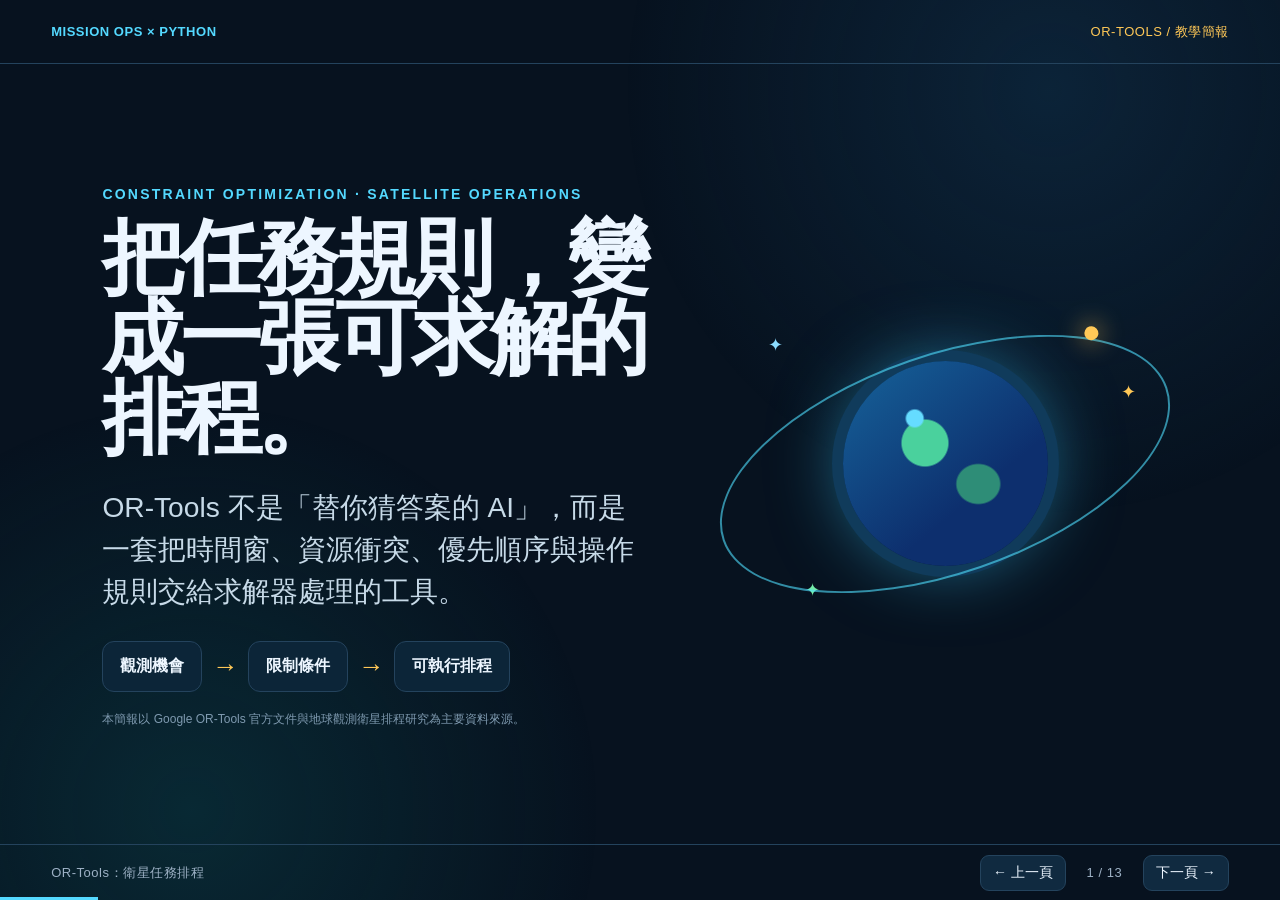
==== OR-Tools_衛星任務排程_教學簡報.html @ 5f690a11 "feat: add OR-Tools satellite scheduling teaching deck 12-slide single-file HTML deck (cover + 12) on" ====
<!doctype html>
<html lang="zh-Hant">
<head>
<meta charset="utf-8">
<meta name="viewport" content="width=device-width,initial-scale=1">
<title>OR-Tools：衛星任務排程教學</title>
<style>
  :root{--bg:#07121f;--panel:#0d2033;--panel2:#102a42;--ink:#edf6ff;--muted:#9db1c5;--cyan:#54d9ff;--amber:#ffc857;--red:#ff7b72;--green:#68e0a0;--line:#24435d;--shadow:0 24px 80px #0007}
  *{box-sizing:border-box} html,body{margin:0;background:var(--bg);color:var(--ink);font-family:"Aptos","Noto Sans TC","Microsoft JhengHei",sans-serif;overflow:hidden}
  body:before{content:"";position:fixed;inset:0;background:radial-gradient(circle at 82% 10%,#16466b55,transparent 32%),radial-gradient(circle at 15% 90%,#0d5c6250,transparent 30%);pointer-events:none}
  .deck{height:100vh;display:grid;grid-template-rows:64px 1fr 56px;position:relative}
  header,footer{display:flex;align-items:center;justify-content:space-between;padding:0 4vw;border-bottom:1px solid var(--line);font-size:13px;color:var(--muted);letter-spacing:.04em}
  footer{border-top:1px solid var(--line);border-bottom:0}
  header .brand{color:var(--cyan);font-weight:800} header .tag{color:var(--amber)}
  main{position:relative;overflow:hidden}.slide{position:absolute;inset:0;padding:5.2vh 8vw 3vh;display:none;overflow:auto}.slide.active{display:block;animation:in .35s ease-out}@keyframes in{from{opacity:0;transform:translateX(18px)}to{opacity:1;transform:none}}
  .eyebrow{font-size:14px;color:var(--cyan);letter-spacing:.16em;text-transform:uppercase;font-weight:800;margin-bottom:16px}.kicker{color:var(--amber);font-size:15px;font-weight:700;margin-top:20px}
  h1{font-size:clamp(42px,6.4vw,92px);line-height:.98;margin:0 0 25px;max-width:980px;letter-spacing:-.055em}h2{font-size:clamp(30px,4vw,58px);line-height:1.05;margin:0 0 22px;letter-spacing:-.04em}h3{font-size:22px;margin:0 0 10px}p{font-size:18px;line-height:1.65;color:#d5e5f1;max-width:930px}.lead{font-size:clamp(20px,2.2vw,30px);max-width:900px;color:#c7dae8;line-height:1.5}.small{font-size:14px;color:var(--muted);line-height:1.55}.source{font-size:12px;color:#7f9ab0;margin-top:18px}.source a{color:#9bdfff}
  .grid{display:grid;gap:18px}.g2{grid-template-columns:repeat(2,minmax(0,1fr))}.g3{grid-template-columns:repeat(3,minmax(0,1fr))}.g4{grid-template-columns:repeat(4,minmax(0,1fr))}
  .card{background:linear-gradient(145deg,#10283d,#0b1c2e);border:1px solid var(--line);border-radius:18px;padding:22px;box-shadow:var(--shadow)}.card h3{color:var(--cyan)}.card p{font-size:16px;margin:7px 0 0}.num{font-size:42px;font-weight:900;color:var(--amber);line-height:1}.pill{display:inline-flex;padding:7px 11px;border-radius:99px;background:#16425c;color:var(--cyan);font-size:13px;font-weight:700;margin:4px 4px 0 0}.pill.amber{background:#56431d;color:var(--amber)}.pill.red{background:#512a2c;color:#ffaaa4}.pill.green{background:#164735;color:#8ff0b7}
  .hero{display:grid;grid-template-columns:1.08fr .92fr;gap:5vw;align-items:center;height:100%}.orbital{height:360px;position:relative;display:grid;place-items:center}.earth{width:205px;height:205px;border-radius:50%;background:radial-gradient(circle at 35% 28%,#65dcff 0 4%,transparent 5%),radial-gradient(ellipse at 40% 40%,#4ad19d 0 13%,transparent 14%),radial-gradient(ellipse at 66% 60%,#2e8d77 0 11%,transparent 12%),linear-gradient(140deg,#16639a,#0d2f6e 65%);box-shadow:0 0 0 11px #103b5b,0 0 70px #39caff88}.orbit{position:absolute;border:2px solid #51dfff99;border-radius:50%;transform:rotate(-19deg);width:470px;height:220px}.orbit:after{content:"";position:absolute;width:14px;height:14px;background:var(--amber);border-radius:50%;right:45px;top:25px;box-shadow:0 0 25px var(--amber)}.star{position:absolute;color:#8bdcff;font-size:18px}.s1{left:12%;top:14%}.s2{right:9%;top:27%;color:var(--amber)}.s3{left:20%;bottom:12%;color:#73eca8}.route{display:flex;align-items:center;gap:10px;flex-wrap:wrap;margin-top:26px}.route .box{padding:14px 17px;border:1px solid var(--line);border-radius:12px;background:#0c2538;font-weight:700}.arrow{color:var(--amber);font-size:26px}
  .flow{display:grid;grid-template-columns:repeat(5,1fr);gap:10px;align-items:stretch;margin-top:32px}.flow .step{position:relative;background:#0d2438;border:1px solid var(--line);border-radius:15px;padding:18px 15px}.flow .step:not(:last-child):after{content:"→";position:absolute;right:-18px;top:39%;color:var(--amber);font-size:24px;z-index:2}.step b{display:block;color:var(--amber);font-size:13px;letter-spacing:.08em;margin-bottom:10px}.step strong{font-size:19px;display:block;margin-bottom:8px}.step span{font-size:14px;color:var(--muted);line-height:1.5}
  .constraint{border-left:4px solid var(--cyan);padding:13px 17px;margin:10px 0;background:#0c2337;border-radius:0 12px 12px 0;font-size:17px}.constraint b{color:var(--cyan)}
  table{width:100%;border-collapse:collapse;background:#0b1e30;border:1px solid var(--line);border-radius:14px;overflow:hidden;font-size:15px}th,td{padding:12px 14px;border-bottom:1px solid var(--line);text-align:left}th{color:var(--amber);background:#102b42}tr:last-child td{border-bottom:0}.yes{color:var(--green);font-weight:800}.no{color:var(--red);font-weight:800}
  pre{background:#06111d;border:1px solid #25445e;border-radius:16px;padding:20px;overflow:auto;color:#d9f5ff;font:13px/1.58 "Cascadia Code","Consolas",monospace;box-shadow:inset 0 0 30px #0005}.kw{color:#ff9bd2}.fn{color:#71dcff}.cm{color:#7593a8}.str{color:#ffd17b}.code-caption{font-size:13px;color:var(--muted);margin:0 0 8px}
  .timeline{margin-top:25px;border:1px solid var(--line);border-radius:16px;padding:20px;background:#0b1d2e}.axis{display:grid;grid-template-columns:repeat(7,1fr);color:var(--muted);font-size:12px;margin-left:130px}.lane{display:grid;grid-template-columns:120px 1fr;align-items:center;margin:13px 0}.lane label{font-weight:700;color:#c6dbea}.bararea{height:34px;position:relative;background:repeating-linear-gradient(90deg,#122d43 0,#122d43 calc(16.666% - 1px),#1b4059 calc(16.666% - 1px),#1b4059 16.666%);border-radius:8px}.bar{position:absolute;height:34px;border-radius:8px;display:grid;place-items:center;font-size:12px;font-weight:800;color:#04111b}.b1{left:0;width:16.66%;background:var(--cyan)}.b2{left:33.33%;width:16.66%;background:var(--amber)}.b3{left:50%;width:16.66%;background:var(--green)}.b4{left:66.66%;width:16.66%;background:#c49bff}
  .bigquote{font-size:clamp(30px,4.5vw,65px);font-weight:900;line-height:1.08;letter-spacing:-.045em;max-width:1000px}.bigquote em{font-style:normal;color:var(--amber)}
  .callout{padding:20px 24px;border-radius:18px;border:1px solid #7d642b;background:linear-gradient(120deg,#3c321b,#221e18);margin-top:20px}.callout strong{color:var(--amber)}
  .checklist{display:grid;gap:11px;margin-top:18px}.checklist div{padding:13px 16px;background:#0d263b;border:1px solid var(--line);border-radius:12px;font-size:17px}.checklist div:before{content:"✓";color:var(--green);font-weight:900;margin-right:10px}
  .controls{display:flex;align-items:center;gap:11px}.controls button{border:1px solid var(--line);background:#102a40;color:var(--ink);border-radius:9px;padding:8px 12px;cursor:pointer;font-size:14px}.controls button:hover{border-color:var(--cyan);color:var(--cyan)}#count{min-width:55px;text-align:center}.progress{position:absolute;left:0;bottom:0;height:3px;background:var(--cyan);width:0;transition:width .25s}
  @media(max-width:900px){.hero,.g2{grid-template-columns:1fr}.orbital{height:250px;order:-1}.earth{width:145px;height:145px}.orbit{width:340px;height:170px}.flow{grid-template-columns:1fr}.flow .step:not(:last-child):after{content:"↓";right:48%;top:auto;bottom:-23px}.slide{padding:4vh 6vw 2vh}.g3,.g4{grid-template-columns:1fr 1fr}.timeline{overflow:auto;min-width:650px}}
</style>
</head>
<body>
<div class="deck">
<header><div class="brand">MISSION OPS × PYTHON</div><div class="tag">OR-TOOLS / 教學簡報</div></header>
<main>
<section class="slide active">
  <div class="hero"><div><div class="eyebrow">Constraint Optimization · Satellite Operations</div><h1>把任務規則，變成一張可求解的排程。</h1><p class="lead">OR-Tools 不是「替你猜答案的 AI」，而是一套把時間窗、資源衝突、優先順序與操作規則交給求解器處理的工具。</p><div class="route"><span class="box">觀測機會</span><span class="arrow">→</span><span class="box">限制條件</span><span class="arrow">→</span><span class="box">可執行排程</span></div><p class="source">本簡報以 Google OR-Tools 官方文件與地球觀測衛星排程研究為主要資料來源。</p></div><div class="orbital"><span class="star s1">✦</span><span class="star s2">✦</span><span class="star s3">✦</span><div class="orbit"></div><div class="earth"></div></div></div>
</section>
<section class="slide">
  <div class="eyebrow">01 / Learning map</div><h2>今天學完，您應該能看懂三件事</h2>
  <div class="grid g3" style="margin-top:34px"><div class="card"><div class="num">01</div><h3>它在解什麼問題？</h3><p>理解「候選方案很多，但每個方案都要遵守規則」的排程本質。</p></div><div class="card"><div class="num">02</div><h3>模型怎麼寫？</h3><p>把操作語言翻成三種元素：決策變數、限制條件、目標函數。</p></div><div class="card"><div class="num">03</div><h3>怎麼接到衛星任務？</h3><p>從可見窗口開始，接上資源衝突、優先任務與排程驗證。</p></div></div>
  <div class="kicker">核心觀念</div><p class="bigquote">求解器不會替你定義任務規則；<em>它會忠實地執行你寫進去的規則。</em></p>
</section>
<section class="slide">
  <div class="eyebrow">02 / Why scheduling is hard</div><h2>排程難，不是因為任務少，而是因為限制會互相撞在一起。</h2>
  <div class="flow"><div class="step"><b>INPUT 01</b><strong>任務需求</strong><span>目標、優先級、持續時間、截止時間</span></div><div class="step"><b>INPUT 02</b><strong>可見窗口</strong><span>衛星能看見目標的時間區段</span></div><div class="step"><b>INPUT 03</b><strong>有限資源</strong><span>姿態、能源、記憶體、天線、下傳鏈路</span></div><div class="step"><b>RULES</b><strong>不能衝突</strong><span>同一時間不能做兩件互斥的事</span></div><div class="step"><b>GOAL</b><strong>取捨</strong><span>在可執行前提下最大化任務價值</span></div></div>
  <div class="callout"><strong>指揮官視角：</strong>「今天拍最多張」不一定是好答案；好答案是能在能源、姿態、下傳與時限都合規時，完成最有價值的任務。</div>
  <p class="source">Google 將 scheduling 定義為：在特定時間把資源分配給任務；CP 適合處理大量異質限制條件。<a href="https://developers.google.com/optimization/cp" target="_blank">官方說明</a></p>
</section>
<section class="slide">
  <div class="eyebrow">03 / What is OR-Tools?</div><h2>OR-Tools 是一個「最佳化工具箱」</h2>
  <div class="grid g2" style="margin-top:22px"><div class="card"><h3>OR = Operations Research</h3><p>把有限資源分配到許多可能方案中，尋找最佳或足夠好的決策。</p><div style="margin-top:16px"><span class="pill">Scheduling</span><span class="pill">Routing</span><span class="pill">Packing</span><span class="pill">Assignment</span></div></div><div class="card"><h3>Python 只是建模語言</h3><p>您用 Python 描述問題；真正搜尋解答的是 CP-SAT、MIP、流量或路由等求解器。</p><div style="margin-top:16px"><span class="pill green">Model</span><span class="arrow">→</span><span class="pill amber">Solver</span><span class="arrow">→</span><span class="pill">Solution</span></div></div></div>
  <div class="grid g3" style="margin-top:18px"><div class="card"><h3>CP-SAT</h3><p>適合布林決策、時間區間、互斥與複雜規則，是本課主角。</p></div><div class="card"><h3>MIP / MathOpt</h3><p>適合線性與混合整數模型；連續量與成本模型常見。</p></div><div class="card"><h3>Solver 控制</h3><p>可設定時間上限，取得最佳解、可行解或在時限內最好的解。</p></div></div>
  <p class="source"><a href="https://developers.google.com/optimization" target="_blank">Google OR-Tools 官方總覽</a>｜<a href="https://developers.google.com/optimization/introduction/python" target="_blank">Python 入門</a></p>
</section>
<section class="slide">
  <div class="eyebrow">04 / The mental model</div><h2>把一個排程問題拆成三層</h2>
  <div class="grid g3" style="margin-top:30px"><div class="card" style="border-top:4px solid var(--cyan)"><div class="num">A</div><h3>決策變數</h3><p>電腦要替我們決定什麼？例如：任務是否執行、何時開始、分配哪一個天線。</p><div class="constraint"><b>衛星例子：</b>觀測 A 是否選取？開始時間是多少？</div></div><div class="card" style="border-top:4px solid var(--amber)"><div class="num">B</div><h3>限制條件</h3><p>什麼事情不可以發生？例如：時間窗外不可執行、同一資源不可重疊。</p><div class="constraint"><b>衛星例子：</b>姿態機動完成前不能拍攝。</div></div><div class="card" style="border-top:4px solid var(--green)"><div class="num">C</div><h3>目標函數</h3><p>在所有可行答案中，想讓什麼最大或最小？</p><div class="constraint"><b>衛星例子：</b>最大化任務價值，或最小化延遲與燃料成本。</div></div></div>
  <p class="bigquote" style="margin-top:34px">先求「做得到」，再談「哪一個最好」。</p>
</section>
<section class="slide">
  <div class="eyebrow">05 / Satellite case</div><h2>從三個觀測任務開始：哪一組能排進去？</h2>
  <div class="grid g2" style="margin-top:24px"><div><table><thead><tr><th>任務</th><th>可執行窗口</th><th>持續</th><th>價值</th></tr></thead><tbody><tr><td>災害區 A</td><td>01:00–03:00</td><td>30 分</td><td class="yes">100</td></tr><tr><td>海岸線 B</td><td>02:00–05:00</td><td>45 分</td><td class="yes">70</td></tr><tr><td>雲量監測 C</td><td>04:00–06:00</td><td>30 分</td><td class="yes">45</td></tr></tbody></table><p class="small">假設：三個任務共享同一個觀測載荷；同一時間只能執行一個任務。</p></div><div><div class="constraint"><b>限制 1：</b>任務只能在自己的可見窗口內執行。</div><div class="constraint"><b>限制 2：</b>同一載荷的任務不可重疊。</div><div class="constraint"><b>限制 3：</b>任務可選做，不必全部接受。</div><div class="constraint"><b>目標：</b>最大化總任務價值。</div></div></div>
  <div class="kicker">指揮判讀</div><p>人眼可以處理三個任務；當任務、衛星、資源、窗口增多後，人工容易漏掉衝突，模型則能把規則固定下來反覆重算。</p>
</section>
<section class="slide">
  <div class="eyebrow">06 / Python model</div><h2>程式的核心不是「寫很多行」，而是把規則寫對。</h2>
  <div class="grid g2" style="margin-top:20px"><div><p class="code-caption">概念版：每個任務是一個可選的時間區間</p><pre><span class="kw">from</span> ortools.sat.python <span class="kw">import</span> cp_model

model = cp_model.CpModel()
horizon = 360
intervals = []
selected = {}

<span class="kw">for</span> name, window, duration, score <span class="kw">in</span> tasks:
    start = model.new_int_var(
        window[0], window[1] - duration, name + <span class="str">"_start"</span>)
    end = model.new_int_var(0, horizon, name + <span class="str">"_end"</span>)
    use = model.new_bool_var(name + <span class="str">"_selected"</span>)
    interval = model.new_optional_interval_var(
        start, duration, end, use, name)
    intervals.append(interval)
    selected[name] = use

model.add_no_overlap(intervals)
model.maximize(sum(score * selected[name]
                   <span class="kw">for</span> name, score <span class="kw">in</span> values))</pre></div><div><h3>把程式翻回操作語言</h3><div class="checklist"><div><b>new_bool_var</b>：這個任務要不要做？</div><div><b>interval</b>：任務從哪時開始、持續多久？</div><div><b>optional</b>：可選任務；不是每個請求都必須接受。</div><div><b>add_no_overlap</b>：同一載荷不能同時執行兩個任務。</div><div><b>maximize</b>：優先選擇總價值高的組合。</div></div><div class="callout"><strong>重點：</strong>OR-Tools 不會自動知道「姿態、功率、熱控」；這些必須由任務專家轉成模型規則。</div></div></div>
  <p class="source">語法對應 CP-SAT scheduling 的 interval、optional interval 與 no-overlap。<a href="https://github.com/google/or-tools/blob/stable/ortools/sat/docs/scheduling.md" target="_blank">官方 scheduling recipes</a></p>
</section>
<section class="slide">
  <div class="eyebrow">07 / A possible solution</div><h2>求解結果是一張「可檢查的任務時間線」</h2>
  <div class="timeline"><div class="axis"><span>01:00</span><span>02:00</span><span>03:00</span><span>04:00</span><span>05:00</span><span>06:00</span><span>07:00</span></div><div class="lane"><label>載荷 / A</label><div class="bararea"><div class="bar b1">災害區 A · 100</div></div></div><div class="lane"><label>載荷 / B</label><div class="bararea"><div class="bar b2">海岸線 B · 70</div></div></div><div class="lane"><label>載荷 / C</label><div class="bararea"><div class="bar b3">雲量 C · 45</div></div></div><div class="lane"><label>地面站</label><div class="bararea"><div class="bar b4">下傳窗口</div></div></div></div>
  <div class="grid g3" style="margin-top:22px"><div class="card"><h3 class="yes">可行</h3><p>每個任務都在窗口內，載荷沒有重疊。</p></div><div class="card"><h3>可解釋</h3><p>每個選擇都能回溯到任務價值與限制條件。</p></div><div class="card"><h3>可重算</h3><p>若 A 延遲或地面站故障，可帶入新條件重新求解。</p></div></div>
  <p class="small" style="margin-top:18px">示意圖不是實際衛星資料；它用來說明 OR-Tools 的輸出型態。</p>
</section>
<section class="slide">
  <div class="eyebrow">08 / Mission operations architecture</div><h2>OR-Tools 放在「決策支援層」，不是直接取代飛控。</h2>
  <div class="flow"><div class="step"><b>01 · DATA</b><strong>軌道與窗口</strong><span>Skyfield、Orekit 或任務系統產生可見性資料</span></div><div class="step"><b>02 · MODEL</b><strong>候選任務</strong><span>把目標、時長、姿態與資源需求整理成資料</span></div><div class="step"><b>03 · SOLVE</b><strong>OR-Tools</strong><span>在限制條件下選擇與排序任務</span></div><div class="step"><b>04 · VERIFY</b><strong>規則檢查</strong><span>再次驗證功率、熱、記憶體、下傳與命令格式</span></div><div class="step"><b>05 · RELEASE</b><strong>人工核准</strong><span>通過任務規範與值班程序後，才進入命令流程</span></div></div>
  <div class="callout"><strong>操作邊界：</strong>求解器得到的是「模型下的解」。模型不完整、資料過期或單位／座標錯誤時，最佳解仍可能不是安全解。</div>
</section>
<section class="slide">
  <div class="eyebrow">09 / How to grow the model</div><h2>從「排三個任務」逐步長成「任務排程器」</h2>
  <div class="grid g4" style="margin-top:28px"><div class="card"><div class="num">1</div><h3>時間窗</h3><p>只能在可見時間內觀測。</p></div><div class="card"><div class="num">2</div><h3>資源</h3><p>天線、載荷、功率、記憶體與下傳容量。</p></div><div class="card"><div class="num">3</div><h3>任務鏈</h3><p>機動 → 穩定 → 拍攝 → 儲存 → 下傳。</p></div><div class="card"><div class="num">4</div><h3>不確定性</h3><p>雲量、延遲、故障與滾動重排。</p></div></div>
  <div class="kicker">模型演進順序</div><div class="route"><span class="box">可行性</span><span class="arrow">→</span><span class="box">價值最佳化</span><span class="arrow">→</span><span class="box">多資源協同</span><span class="arrow">→</span><span class="box">滾動重排</span><span class="arrow">→</span><span class="box">程序驗證</span></div>
  <p class="source">Google 的 job-shop 範例以 precedence 與 no-overlap 描述任務順序及資源互斥，這正是衛星任務鏈可借用的建模思路。<a href="https://developers.google.com/optimization/scheduling/job_shop" target="_blank">官方案例</a></p>
</section>
<section class="slide">
  <div class="eyebrow">10 / Teaching & AI use</div><h2>同一個模型，也能變成您的 AI 備課素材。</h2>
  <div class="grid g3" style="margin-top:26px"><div class="card"><h3>Jupyter Notebook</h3><p>一格一格展示資料、程式、圖表與解釋；適合演示「加一條限制，答案怎麼變」。</p><span class="pill">互動實驗</span></div><div class="card"><h3>Streamlit</h3><p>把任務優先級、窗口與資源容量做成滑桿，讓學員直接觀察排程變化。</p><span class="pill green">操作儀表板</span></div><div class="card"><h3>AI 輔助教材</h3><p>讓 AI 將同一個模型改寫成初學者版、操作員版與指揮官版說明，再由專家審核。</p><span class="pill amber">分層教學</span></div></div>
  <div class="callout"><strong>一個很好的課堂問題：</strong>「如果災害區 A 的價值從 100 降到 40，OR-Tools 會不會改排？如果不會，哪一條限制阻止了它？」</div>
  <p class="small">教學時把「求解結果」與「專家判斷」分開：模型示範最佳化，指揮官負責確認任務規範與風險。</p>
</section>
<section class="slide">
  <div class="eyebrow">11 / Takeaway</div><h2>把 OR-Tools 記成一句話</h2>
  <p class="bigquote">您提供任務、資源、限制與價值；<em>它替您搜尋可行且更好的組合。</em></p>
  <div class="grid g3" style="margin-top:38px"><div class="card"><h3>先從小模型開始</h3><p>三個任務、一個載荷、一個時間窗，先驗證規則與輸出。</p></div><div class="card"><h3>每加一條規則就測試</h3><p>避免把多個未驗證的操作假設一次塞進模型。</p></div><div class="card"><h3>用實際流程包住求解器</h3><p>資料更新、獨立驗證、人工核准與命令釋出不可省略。</p></div></div>
  <div class="kicker">下一個實作題目</div><p>建立一個「單衛星、兩個地面站、五個觀測請求」的 CP-SAT 排程模型，輸出甘特圖與未排入任務清單。</p>
</section>
<section class="slide">
  <div class="eyebrow">12 / References</div><h2>資料來源與延伸閱讀</h2>
  <div class="grid g2" style="margin-top:24px"><div class="card"><h3>OR-Tools 官方資料</h3><p><a href="https://developers.google.com/optimization" target="_blank">OR-Tools 總覽</a><br><a href="https://developers.google.com/optimization/cp" target="_blank">Constraint Optimization</a><br><a href="https://developers.google.com/optimization/scheduling" target="_blank">Scheduling Overview</a><br><a href="https://developers.google.com/optimization/scheduling/job_shop" target="_blank">Job Shop Problem</a><br><a href="https://github.com/google/or-tools/blob/stable/ortools/sat/docs/scheduling.md" target="_blank">CP-SAT Scheduling Recipes</a></p></div><div class="card"><h3>衛星排程延伸資料</h3><p><a href="https://github.com/AlexVasegaard/EOS" target="_blank">EOSpython：地球觀測衛星排程</a><br><a href="https://arxiv.org/abs/2410.13462" target="_blank">EOSpython 研究論文</a><br><a href="https://github.com/EarthObservationSimulator/orbitpy" target="_blank">OrbitPy：軌道與覆蓋計算</a><br><a href="https://arxiv.org/abs/2604.13283" target="_blank">未知操作限制下的 EO 衛星排程研究</a></p></div></div>
  <p class="source">查詢日期：2026-09-13。資料連結僅供閱讀與後續評估；本簡報製作過程未下載或安裝上述工具。</p>
</section>
</main>
<footer><div id="title">OR-Tools：衛星任務排程</div><div class="controls"><button id="prev">← 上一頁</button><span id="count">1 / 12</span><button id="next">下一頁 →</button></div><div class="progress" id="progress"></div></footer>
</div>
<script>
const slides=[...document.querySelectorAll('.slide')], count=document.querySelector('#count'), progress=document.querySelector('#progress'); let index=0;
function show(i){index=(i+slides.length)%slides.length;slides.forEach((s,n)=>s.classList.toggle('active',n===index));count.textContent=`${index+1} / ${slides.length}`;progress.style.width=`${(index+1)/slides.length*100}%`;document.querySelector('main').scrollTop=0}
document.querySelector('#prev').onclick=()=>show(index-1);document.querySelector('#next').onclick=()=>show(index+1);document.addEventListener('keydown',e=>{if(['ArrowRight','PageDown',' '].includes(e.key)){e.preventDefault();show(index+1)}if(['ArrowLeft','PageUp'].includes(e.key)){e.preventDefault();show(index-1)}if(e.key==='Home')show(0);if(e.key==='End')show(slides.length-1)});show(0);
</script>
</body>
</html>
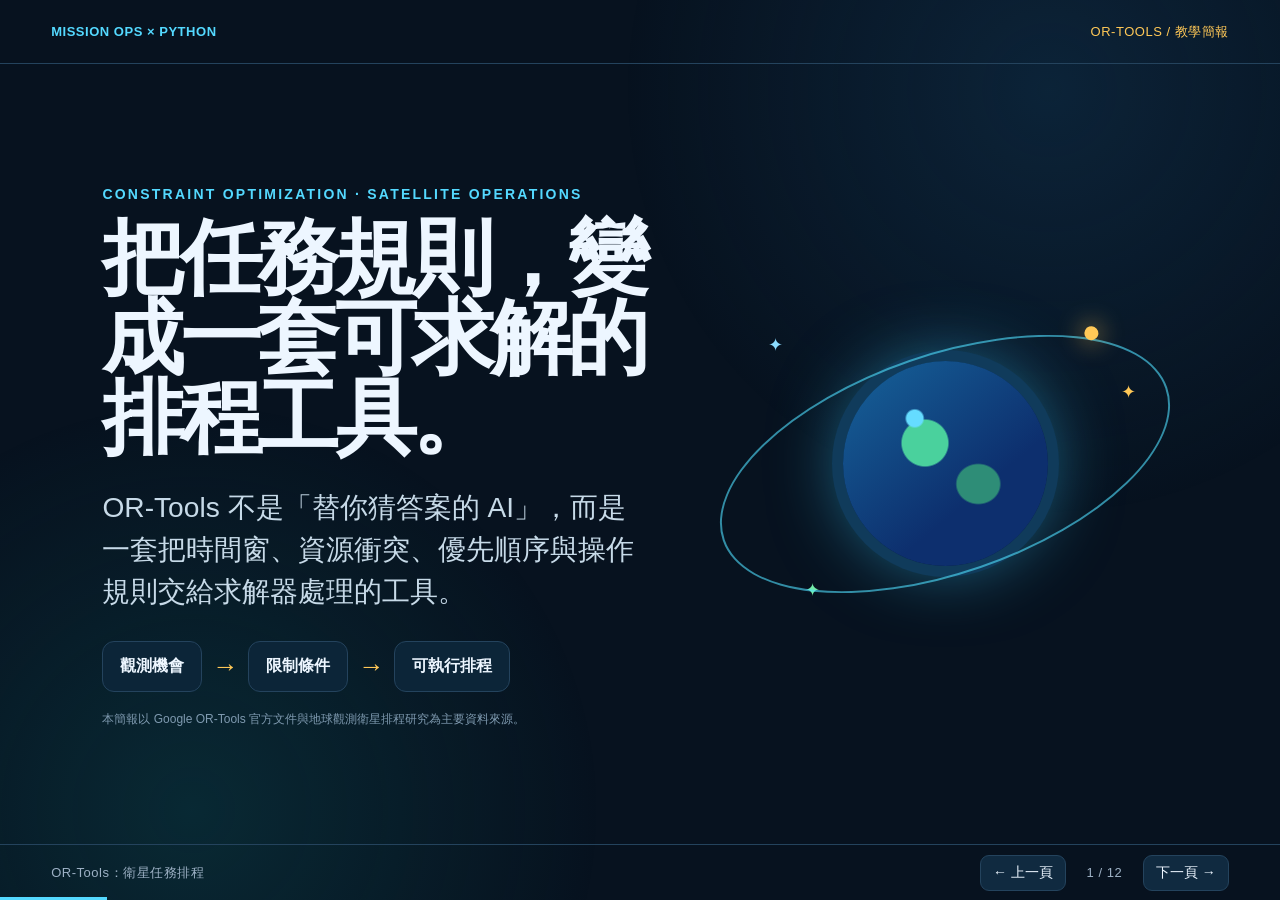
==== commit 5c6797a7: "chore: update OR-Tools satellite scheduling deck" ====
--- a/OR-Tools_衛星任務排程_教學簡報.html
+++ b/OR-Tools_衛星任務排程_教學簡報.html
@@ -35,15 +35,16 @@
 <header><div class="brand">MISSION OPS × PYTHON</div><div class="tag">OR-TOOLS / 教學簡報</div></header>
 <main>
 <section class="slide active">
-  <div class="hero"><div><div class="eyebrow">Constraint Optimization · Satellite Operations</div><h1>把任務規則，變成一張可求解的排程。</h1><p class="lead">OR-Tools 不是「替你猜答案的 AI」，而是一套把時間窗、資源衝突、優先順序與操作規則交給求解器處理的工具。</p><div class="route"><span class="box">觀測機會</span><span class="arrow">→</span><span class="box">限制條件</span><span class="arrow">→</span><span class="box">可執行排程</span></div><p class="source">本簡報以 Google OR-Tools 官方文件與地球觀測衛星排程研究為主要資料來源。</p></div><div class="orbital"><span class="star s1">✦</span><span class="star s2">✦</span><span class="star s3">✦</span><div class="orbit"></div><div class="earth"></div></div></div>
+  <div class="hero"><div><div class="eyebrow">Constraint Optimization · Satellite Operations</div><h1>把任務規則，變成一套可求解的排程工具。</h1><p class="lead">OR-Tools 不是「替你猜答案的 AI」，而是一套把時間窗、資源衝突、優先順序與操作規則交給求解器處理的工具。</p><div class="route"><span class="box">觀測機會</span><span class="arrow">→</span><span class="box">限制條件</span><span class="arrow">→</span><span class="box">可執行排程</span></div><p class="source">本簡報以 Google OR-Tools 官方文件與地球觀測衛星排程研究為主要資料來源。</p></div><div class="orbital"><span class="star s1">✦</span><span class="star s2">✦</span><span class="star s3">✦</span><div class="orbit"></div><div class="earth"></div></div></div>
 </section>
 <section class="slide">
-  <div class="eyebrow">01 / Learning map</div><h2>今天學完，您應該能看懂三件事</h2>
+  <div class="eyebrow">01 / Learning map</div><h2>您應該瞭解的三件事</h2>
+  <p class="lead">OR-Tools 是 Google 開源的最佳化工具箱，用來在許多方案中(Sentinel-2A、EnduroSat)，找出符合限制且足夠好的決策。</p>
   <div class="grid g3" style="margin-top:34px"><div class="card"><div class="num">01</div><h3>它在解什麼問題？</h3><p>理解「候選方案很多，但每個方案都要遵守規則」的排程本質。</p></div><div class="card"><div class="num">02</div><h3>模型怎麼寫？</h3><p>把操作語言翻成三種元素：決策變數、限制條件、目標函數。</p></div><div class="card"><div class="num">03</div><h3>怎麼接到衛星任務？</h3><p>從可見窗口開始，接上資源衝突、優先任務與排程驗證。</p></div></div>
   <div class="kicker">核心觀念</div><p class="bigquote">求解器不會替你定義任務規則；<em>它會忠實地執行你寫進去的規則。</em></p>
 </section>
 <section class="slide">
-  <div class="eyebrow">02 / Why scheduling is hard</div><h2>排程難，不是因為任務少，而是因為限制會互相撞在一起。</h2>
+  <div class="eyebrow">02 / Why scheduling is hard</div><h2>排程難，是因為資源不足與限制會互相撞在一起。</h2>
   <div class="flow"><div class="step"><b>INPUT 01</b><strong>任務需求</strong><span>目標、優先級、持續時間、截止時間</span></div><div class="step"><b>INPUT 02</b><strong>可見窗口</strong><span>衛星能看見目標的時間區段</span></div><div class="step"><b>INPUT 03</b><strong>有限資源</strong><span>姿態、能源、記憶體、天線、下傳鏈路</span></div><div class="step"><b>RULES</b><strong>不能衝突</strong><span>同一時間不能做兩件互斥的事</span></div><div class="step"><b>GOAL</b><strong>取捨</strong><span>在可執行前提下最大化任務價值</span></div></div>
   <div class="callout"><strong>指揮官視角：</strong>「今天拍最多張」不一定是好答案；好答案是能在能源、姿態、下傳與時限都合規時，完成最有價值的任務。</div>
   <p class="source">Google 將 scheduling 定義為：在特定時間把資源分配給任務；CP 適合處理大量異質限制條件。<a href="https://developers.google.com/optimization/cp" target="_blank">官方說明</a></p>
@@ -51,17 +52,17 @@
 <section class="slide">
   <div class="eyebrow">03 / What is OR-Tools?</div><h2>OR-Tools 是一個「最佳化工具箱」</h2>
   <div class="grid g2" style="margin-top:22px"><div class="card"><h3>OR = Operations Research</h3><p>把有限資源分配到許多可能方案中，尋找最佳或足夠好的決策。</p><div style="margin-top:16px"><span class="pill">Scheduling</span><span class="pill">Routing</span><span class="pill">Packing</span><span class="pill">Assignment</span></div></div><div class="card"><h3>Python 只是建模語言</h3><p>您用 Python 描述問題；真正搜尋解答的是 CP-SAT、MIP、流量或路由等求解器。</p><div style="margin-top:16px"><span class="pill green">Model</span><span class="arrow">→</span><span class="pill amber">Solver</span><span class="arrow">→</span><span class="pill">Solution</span></div></div></div>
-  <div class="grid g3" style="margin-top:18px"><div class="card"><h3>CP-SAT</h3><p>適合布林決策、時間區間、互斥與複雜規則，是本課主角。</p></div><div class="card"><h3>MIP / MathOpt</h3><p>適合線性與混合整數模型；連續量與成本模型常見。</p></div><div class="card"><h3>Solver 控制</h3><p>可設定時間上限，取得最佳解、可行解或在時限內最好的解。</p></div></div>
+  <div class="grid g3" style="margin-top:18px"><div class="card"><h3>CP-SAT</h3><p>適合布林決策、時間區間、互斥與複雜規則，是本課主角。</p></div><div class="card"><h3>MIP</h3><p>MIP（Mixed-Integer Programming，混合整數規劃）適合線性與混合整數模型；連續量與成本模型常見。</p></div><div class="card"><h3>Solver 控制</h3><p>可設定時間上限，取得最佳解、可行解或在時限內最好的解。</p></div></div>
   <p class="source"><a href="https://developers.google.com/optimization" target="_blank">Google OR-Tools 官方總覽</a>｜<a href="https://developers.google.com/optimization/introduction/python" target="_blank">Python 入門</a></p>
 </section>
 <section class="slide">
   <div class="eyebrow">04 / The mental model</div><h2>把一個排程問題拆成三層</h2>
-  <div class="grid g3" style="margin-top:30px"><div class="card" style="border-top:4px solid var(--cyan)"><div class="num">A</div><h3>決策變數</h3><p>電腦要替我們決定什麼？例如：任務是否執行、何時開始、分配哪一個天線。</p><div class="constraint"><b>衛星例子：</b>觀測 A 是否選取？開始時間是多少？</div></div><div class="card" style="border-top:4px solid var(--amber)"><div class="num">B</div><h3>限制條件</h3><p>什麼事情不可以發生？例如：時間窗外不可執行、同一資源不可重疊。</p><div class="constraint"><b>衛星例子：</b>姿態機動完成前不能拍攝。</div></div><div class="card" style="border-top:4px solid var(--green)"><div class="num">C</div><h3>目標函數</h3><p>在所有可行答案中，想讓什麼最大或最小？</p><div class="constraint"><b>衛星例子：</b>最大化任務價值，或最小化延遲與燃料成本。</div></div></div>
+  <div class="grid g3" style="margin-top:30px"><div class="card" style="border-top:4px solid var(--cyan)"><div class="num">A</div><h3>決策變數</h3><p>電腦要替我們決定什麼？例如：任務是否執行、何時開始、分配哪些資源。</p><div class="constraint"><b>衛星例子：</b>觀測 A 是否選取？開始時間是多少？</div></div><div class="card" style="border-top:4px solid var(--amber)"><div class="num">B</div><h3>限制條件</h3><p>什麼事情不可以發生？例如：時間窗外不可執行、同一資源不可重疊。</p><div class="constraint"><b>衛星例子：</b>姿態機動完成前不能拍攝。</div></div><div class="card" style="border-top:4px solid var(--green)"><div class="num">C</div><h3>目標函數</h3><p>在所有可行答案中，想讓什麼最大或最小？</p><div class="constraint"><b>衛星例子：</b>最大化任務價值，或最小化延遲與燃料成本。</div></div></div>
   <p class="bigquote" style="margin-top:34px">先求「做得到」，再談「哪一個最好」。</p>
 </section>
 <section class="slide">
   <div class="eyebrow">05 / Satellite case</div><h2>從三個觀測任務開始：哪一組能排進去？</h2>
-  <div class="grid g2" style="margin-top:24px"><div><table><thead><tr><th>任務</th><th>可執行窗口</th><th>持續</th><th>價值</th></tr></thead><tbody><tr><td>災害區 A</td><td>01:00–03:00</td><td>30 分</td><td class="yes">100</td></tr><tr><td>海岸線 B</td><td>02:00–05:00</td><td>45 分</td><td class="yes">70</td></tr><tr><td>雲量監測 C</td><td>04:00–06:00</td><td>30 分</td><td class="yes">45</td></tr></tbody></table><p class="small">假設：三個任務共享同一個觀測載荷；同一時間只能執行一個任務。</p></div><div><div class="constraint"><b>限制 1：</b>任務只能在自己的可見窗口內執行。</div><div class="constraint"><b>限制 2：</b>同一載荷的任務不可重疊。</div><div class="constraint"><b>限制 3：</b>任務可選做，不必全部接受。</div><div class="constraint"><b>目標：</b>最大化總任務價值。</div></div></div>
+  <div class="grid g2" style="margin-top:24px"><div><table><thead><tr><th>任務</th><th>可執行窗口</th><th>持續</th><th>價值</th></tr></thead><tbody><tr><td>災害區 A</td><td>01:00–03:00</td><td>30 分</td><td class="yes">100</td></tr><tr><td>海岸線 B</td><td>02:00–05:00</td><td>45 分</td><td class="yes">70</td></tr><tr><td>雲量監測 C</td><td>04:00–06:00</td><td>30 分</td><td class="yes">45</td></tr></tbody></table><p class="small">假設：三個任務共享同一個觀測酬載；同一時間只能執行一個任務。</p></div><div><div class="constraint"><b>限制 1：</b>任務只能在自己的可見窗口內執行。</div><div class="constraint"><b>限制 2：</b>同一酬載的任務不可重疊。</div><div class="constraint"><b>限制 3：</b>任務可選做，不必全部接受。</div><div class="constraint"><b>目標：</b>最大化總任務價值。</div></div></div>
   <div class="kicker">指揮判讀</div><p>人眼可以處理三個任務；當任務、衛星、資源、窗口增多後，人工容易漏掉衝突，模型則能把規則固定下來反覆重算。</p>
 </section>
 <section class="slide">
@@ -85,40 +86,34 @@
 
 model.add_no_overlap(intervals)
 model.maximize(sum(score * selected[name]
-                   <span class="kw">for</span> name, score <span class="kw">in</span> values))</pre></div><div><h3>把程式翻回操作語言</h3><div class="checklist"><div><b>new_bool_var</b>：這個任務要不要做？</div><div><b>interval</b>：任務從哪時開始、持續多久？</div><div><b>optional</b>：可選任務；不是每個請求都必須接受。</div><div><b>add_no_overlap</b>：同一載荷不能同時執行兩個任務。</div><div><b>maximize</b>：優先選擇總價值高的組合。</div></div><div class="callout"><strong>重點：</strong>OR-Tools 不會自動知道「姿態、功率、熱控」；這些必須由任務專家轉成模型規則。</div></div></div>
+                   <span class="kw">for</span> name, score <span class="kw">in</span> values))</pre></div><div><h3>把程式翻回操作語言</h3><div class="checklist"><div><b>new_bool_var</b>：這個任務要不要做？</div><div><b>interval</b>：任務從哪時開始、持續多久？</div><div><b>optional</b>：可選任務；不是每個請求都必須接受。</div><div><b>add_no_overlap</b>：同一酬載不能同時執行兩個任務。</div><div><b>maximize</b>：優先選擇總價值高的組合。</div></div><div class="callout"><strong>重點：</strong>OR-Tools 不會自動知道「姿態、電量、熱控」；這些必須由任務專家轉成模型規則。</div></div></div>
   <p class="source">語法對應 CP-SAT scheduling 的 interval、optional interval 與 no-overlap。<a href="https://github.com/google/or-tools/blob/stable/ortools/sat/docs/scheduling.md" target="_blank">官方 scheduling recipes</a></p>
 </section>
 <section class="slide">
   <div class="eyebrow">07 / A possible solution</div><h2>求解結果是一張「可檢查的任務時間線」</h2>
-  <div class="timeline"><div class="axis"><span>01:00</span><span>02:00</span><span>03:00</span><span>04:00</span><span>05:00</span><span>06:00</span><span>07:00</span></div><div class="lane"><label>載荷 / A</label><div class="bararea"><div class="bar b1">災害區 A · 100</div></div></div><div class="lane"><label>載荷 / B</label><div class="bararea"><div class="bar b2">海岸線 B · 70</div></div></div><div class="lane"><label>載荷 / C</label><div class="bararea"><div class="bar b3">雲量 C · 45</div></div></div><div class="lane"><label>地面站</label><div class="bararea"><div class="bar b4">下傳窗口</div></div></div></div>
-  <div class="grid g3" style="margin-top:22px"><div class="card"><h3 class="yes">可行</h3><p>每個任務都在窗口內，載荷沒有重疊。</p></div><div class="card"><h3>可解釋</h3><p>每個選擇都能回溯到任務價值與限制條件。</p></div><div class="card"><h3>可重算</h3><p>若 A 延遲或地面站故障，可帶入新條件重新求解。</p></div></div>
+  <div class="timeline"><div class="axis"><span>01:00</span><span>02:00</span><span>03:00</span><span>04:00</span><span>05:00</span><span>06:00</span><span>07:00</span></div><div class="lane"><label>酬載 / A</label><div class="bararea"><div class="bar b1">災害區 A · 100</div></div></div><div class="lane"><label>酬載 / B</label><div class="bararea"><div class="bar b2">海岸線 B · 70</div></div></div><div class="lane"><label>酬載 / C</label><div class="bararea"><div class="bar b3">雲量 C · 45</div></div></div><div class="lane"><label>地面站</label><div class="bararea"><div class="bar b4">下傳窗口</div></div></div></div>
+  <div class="grid g3" style="margin-top:22px"><div class="card"><h3 class="yes">可行</h3><p>每個任務都在窗口內，酬載沒有重疊。</p></div><div class="card"><h3>可解釋</h3><p>每個選擇都能回溯到任務價值與限制條件。</p></div><div class="card"><h3>可重算</h3><p>若 A 延遲或地面站故障，可帶入新條件重新求解。</p></div></div>
   <p class="small" style="margin-top:18px">示意圖不是實際衛星資料；它用來說明 OR-Tools 的輸出型態。</p>
 </section>
 <section class="slide">
-  <div class="eyebrow">08 / Mission operations architecture</div><h2>OR-Tools 放在「決策支援層」，不是直接取代飛控。</h2>
-  <div class="flow"><div class="step"><b>01 · DATA</b><strong>軌道與窗口</strong><span>Skyfield、Orekit 或任務系統產生可見性資料</span></div><div class="step"><b>02 · MODEL</b><strong>候選任務</strong><span>把目標、時長、姿態與資源需求整理成資料</span></div><div class="step"><b>03 · SOLVE</b><strong>OR-Tools</strong><span>在限制條件下選擇與排序任務</span></div><div class="step"><b>04 · VERIFY</b><strong>規則檢查</strong><span>再次驗證功率、熱、記憶體、下傳與命令格式</span></div><div class="step"><b>05 · RELEASE</b><strong>人工核准</strong><span>通過任務規範與值班程序後，才進入命令流程</span></div></div>
+  <div class="eyebrow">08 / Mission operations architecture</div><h2>OR-Tools 放在「決策支援層」。</h2>
+  <div class="flow"><div class="step"><b>01 · DATA</b><strong>軌道與窗口</strong><span>Skyfield、Orekit 或任務系統產生可見性資料</span></div><div class="step"><b>02 · MODEL</b><strong>候選任務</strong><span>把目標、時長、姿態與資源需求整理成資料</span></div><div class="step"><b>03 · SOLVE</b><strong>OR-Tools</strong><span>在限制條件下選擇與排序任務</span></div><div class="step"><b>04 · VERIFY</b><strong>規則檢查</strong><span>再次驗證電量、記憶體、下傳與命令格式</span></div><div class="step"><b>05 · RELEASE</b><strong>人工核准</strong><span>通過任務規範與值班程序後，才進入命令流程</span></div></div>
   <div class="callout"><strong>操作邊界：</strong>求解器得到的是「模型下的解」。模型不完整、資料過期或單位／座標錯誤時，最佳解仍可能不是安全解。</div>
 </section>
 <section class="slide">
   <div class="eyebrow">09 / How to grow the model</div><h2>從「排三個任務」逐步長成「任務排程器」</h2>
-  <div class="grid g4" style="margin-top:28px"><div class="card"><div class="num">1</div><h3>時間窗</h3><p>只能在可見時間內觀測。</p></div><div class="card"><div class="num">2</div><h3>資源</h3><p>天線、載荷、功率、記憶體與下傳容量。</p></div><div class="card"><div class="num">3</div><h3>任務鏈</h3><p>機動 → 穩定 → 拍攝 → 儲存 → 下傳。</p></div><div class="card"><div class="num">4</div><h3>不確定性</h3><p>雲量、延遲、故障與滾動重排。</p></div></div>
+  <div class="grid g4" style="margin-top:28px"><div class="card"><div class="num">1</div><h3>時間窗</h3><p>只能在可見時間內觀測。</p></div><div class="card"><div class="num">2</div><h3>資源</h3><p>天線、酬載、電量、記憶體與下傳容量。</p></div><div class="card"><div class="num">3</div><h3>任務鏈</h3><p>機動 → 穩定 → 拍攝 → 儲存 → 下傳。</p></div><div class="card"><div class="num">4</div><h3>不確定性</h3><p>雲量、延遲、故障與滾動重排。</p></div></div>
   <div class="kicker">模型演進順序</div><div class="route"><span class="box">可行性</span><span class="arrow">→</span><span class="box">價值最佳化</span><span class="arrow">→</span><span class="box">多資源協同</span><span class="arrow">→</span><span class="box">滾動重排</span><span class="arrow">→</span><span class="box">程序驗證</span></div>
   <p class="source">Google 的 job-shop 範例以 precedence 與 no-overlap 描述任務順序及資源互斥，這正是衛星任務鏈可借用的建模思路。<a href="https://developers.google.com/optimization/scheduling/job_shop" target="_blank">官方案例</a></p>
 </section>
 <section class="slide">
-  <div class="eyebrow">10 / Teaching & AI use</div><h2>同一個模型，也能變成您的 AI 備課素材。</h2>
-  <div class="grid g3" style="margin-top:26px"><div class="card"><h3>Jupyter Notebook</h3><p>一格一格展示資料、程式、圖表與解釋；適合演示「加一條限制，答案怎麼變」。</p><span class="pill">互動實驗</span></div><div class="card"><h3>Streamlit</h3><p>把任務優先級、窗口與資源容量做成滑桿，讓學員直接觀察排程變化。</p><span class="pill green">操作儀表板</span></div><div class="card"><h3>AI 輔助教材</h3><p>讓 AI 將同一個模型改寫成初學者版、操作員版與指揮官版說明，再由專家審核。</p><span class="pill amber">分層教學</span></div></div>
-  <div class="callout"><strong>一個很好的課堂問題：</strong>「如果災害區 A 的價值從 100 降到 40，OR-Tools 會不會改排？如果不會，哪一條限制阻止了它？」</div>
-  <p class="small">教學時把「求解結果」與「專家判斷」分開：模型示範最佳化，指揮官負責確認任務規範與風險。</p>
-</section>
-<section class="slide">
-  <div class="eyebrow">11 / Takeaway</div><h2>把 OR-Tools 記成一句話</h2>
+  <div class="eyebrow">10 / Takeaway</div><h2>把 OR-Tools 記成一句話</h2>
   <p class="bigquote">您提供任務、資源、限制與價值；<em>它替您搜尋可行且更好的組合。</em></p>
-  <div class="grid g3" style="margin-top:38px"><div class="card"><h3>先從小模型開始</h3><p>三個任務、一個載荷、一個時間窗，先驗證規則與輸出。</p></div><div class="card"><h3>每加一條規則就測試</h3><p>避免把多個未驗證的操作假設一次塞進模型。</p></div><div class="card"><h3>用實際流程包住求解器</h3><p>資料更新、獨立驗證、人工核准與命令釋出不可省略。</p></div></div>
+  <div class="grid g3" style="margin-top:38px"><div class="card"><h3>先從小模型開始</h3><p>三個任務、一個酬載、一個時間窗，先驗證規則與輸出。</p></div><div class="card"><h3>每加一條規則就測試</h3><p>避免把多個未驗證的操作假設一次塞進模型。</p></div><div class="card"><h3>用實際流程包住求解器</h3><p>資料更新、獨立驗證、人工核准與命令釋出不可省略。</p></div></div>
   <div class="kicker">下一個實作題目</div><p>建立一個「單衛星、兩個地面站、五個觀測請求」的 CP-SAT 排程模型，輸出甘特圖與未排入任務清單。</p>
 </section>
 <section class="slide">
-  <div class="eyebrow">12 / References</div><h2>資料來源與延伸閱讀</h2>
+  <div class="eyebrow">11 / References</div><h2>資料來源與延伸閱讀</h2>
   <div class="grid g2" style="margin-top:24px"><div class="card"><h3>OR-Tools 官方資料</h3><p><a href="https://developers.google.com/optimization" target="_blank">OR-Tools 總覽</a><br><a href="https://developers.google.com/optimization/cp" target="_blank">Constraint Optimization</a><br><a href="https://developers.google.com/optimization/scheduling" target="_blank">Scheduling Overview</a><br><a href="https://developers.google.com/optimization/scheduling/job_shop" target="_blank">Job Shop Problem</a><br><a href="https://github.com/google/or-tools/blob/stable/ortools/sat/docs/scheduling.md" target="_blank">CP-SAT Scheduling Recipes</a></p></div><div class="card"><h3>衛星排程延伸資料</h3><p><a href="https://github.com/AlexVasegaard/EOS" target="_blank">EOSpython：地球觀測衛星排程</a><br><a href="https://arxiv.org/abs/2410.13462" target="_blank">EOSpython 研究論文</a><br><a href="https://github.com/EarthObservationSimulator/orbitpy" target="_blank">OrbitPy：軌道與覆蓋計算</a><br><a href="https://arxiv.org/abs/2604.13283" target="_blank">未知操作限制下的 EO 衛星排程研究</a></p></div></div>
   <p class="source">查詢日期：2026-09-13。資料連結僅供閱讀與後續評估；本簡報製作過程未下載或安裝上述工具。</p>
 </section>
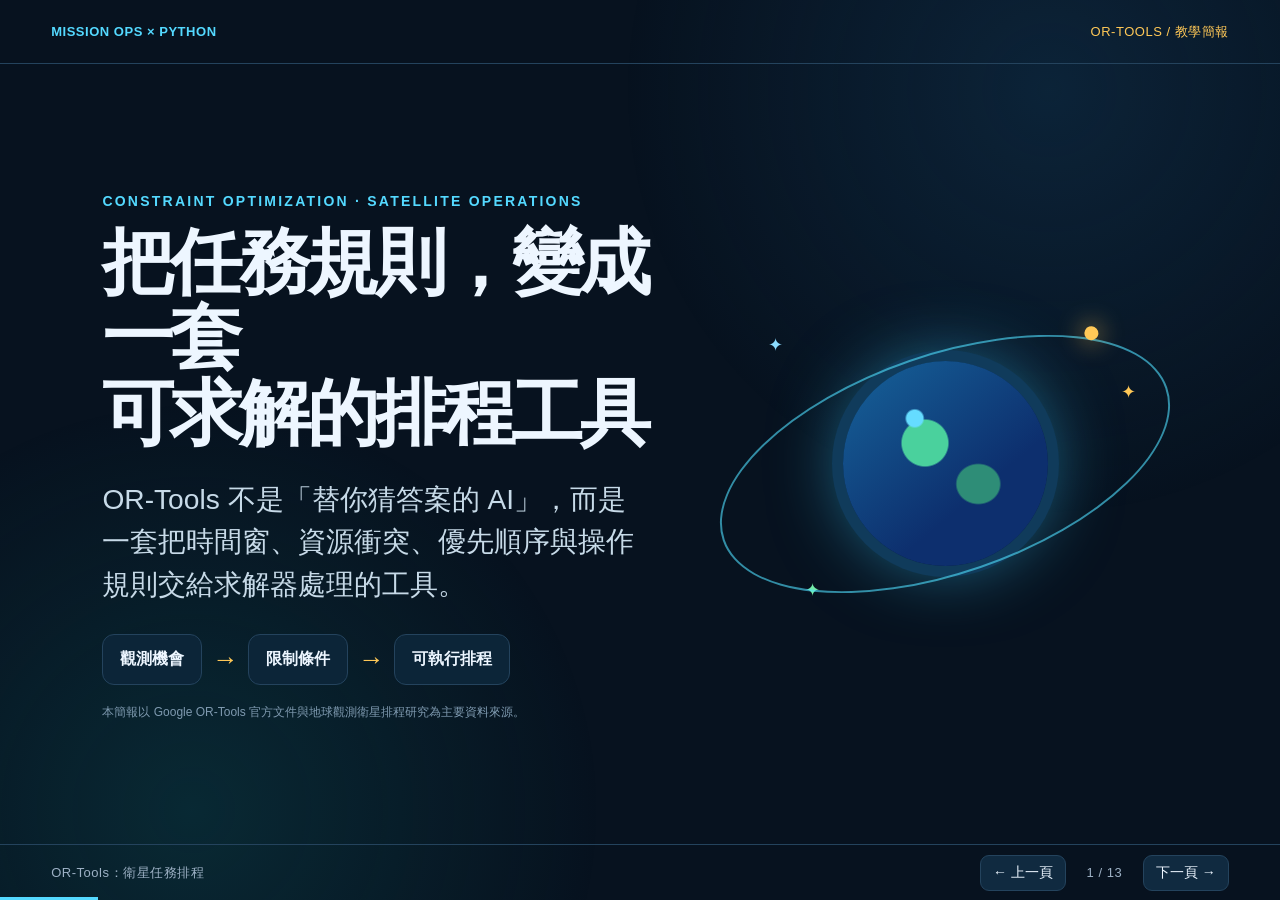
==== commit bb88cd4d: "chore: update OR-Tools satellite scheduling deck" ====
--- a/OR-Tools_衛星任務排程_教學簡報.html
+++ b/OR-Tools_衛星任務排程_教學簡報.html
@@ -14,7 +14,7 @@
   header .brand{color:var(--cyan);font-weight:800} header .tag{color:var(--amber)}
   main{position:relative;overflow:hidden}.slide{position:absolute;inset:0;padding:5.2vh 8vw 3vh;display:none;overflow:auto}.slide.active{display:block;animation:in .35s ease-out}@keyframes in{from{opacity:0;transform:translateX(18px)}to{opacity:1;transform:none}}
   .eyebrow{font-size:14px;color:var(--cyan);letter-spacing:.16em;text-transform:uppercase;font-weight:800;margin-bottom:16px}.kicker{color:var(--amber);font-size:15px;font-weight:700;margin-top:20px}
-  h1{font-size:clamp(42px,6.4vw,92px);line-height:.98;margin:0 0 25px;max-width:980px;letter-spacing:-.055em}h2{font-size:clamp(30px,4vw,58px);line-height:1.05;margin:0 0 22px;letter-spacing:-.04em}h3{font-size:22px;margin:0 0 10px}p{font-size:18px;line-height:1.65;color:#d5e5f1;max-width:930px}.lead{font-size:clamp(20px,2.2vw,30px);max-width:900px;color:#c7dae8;line-height:1.5}.small{font-size:14px;color:var(--muted);line-height:1.55}.source{font-size:12px;color:#7f9ab0;margin-top:18px}.source a{color:#9bdfff}
+  h1{font-size:clamp(38px,5.6vw,78px);line-height:1.05;margin:0 0 25px;max-width:780px;letter-spacing:-.055em}h2{font-size:clamp(30px,4vw,58px);line-height:1.05;margin:0 0 22px;letter-spacing:-.04em}h3{font-size:22px;margin:0 0 10px}p{font-size:18px;line-height:1.65;color:#d5e5f1;max-width:930px}.lead{font-size:clamp(20px,2.2vw,30px);max-width:900px;color:#c7dae8;line-height:1.5}.small{font-size:14px;color:var(--muted);line-height:1.55}.source{font-size:12px;color:#7f9ab0;margin-top:18px}.source a{color:#9bdfff}
   .grid{display:grid;gap:18px}.g2{grid-template-columns:repeat(2,minmax(0,1fr))}.g3{grid-template-columns:repeat(3,minmax(0,1fr))}.g4{grid-template-columns:repeat(4,minmax(0,1fr))}
   .card{background:linear-gradient(145deg,#10283d,#0b1c2e);border:1px solid var(--line);border-radius:18px;padding:22px;box-shadow:var(--shadow)}.card h3{color:var(--cyan)}.card p{font-size:16px;margin:7px 0 0}.num{font-size:42px;font-weight:900;color:var(--amber);line-height:1}.pill{display:inline-flex;padding:7px 11px;border-radius:99px;background:#16425c;color:var(--cyan);font-size:13px;font-weight:700;margin:4px 4px 0 0}.pill.amber{background:#56431d;color:var(--amber)}.pill.red{background:#512a2c;color:#ffaaa4}.pill.green{background:#164735;color:#8ff0b7}
   .hero{display:grid;grid-template-columns:1.08fr .92fr;gap:5vw;align-items:center;height:100%}.orbital{height:360px;position:relative;display:grid;place-items:center}.earth{width:205px;height:205px;border-radius:50%;background:radial-gradient(circle at 35% 28%,#65dcff 0 4%,transparent 5%),radial-gradient(ellipse at 40% 40%,#4ad19d 0 13%,transparent 14%),radial-gradient(ellipse at 66% 60%,#2e8d77 0 11%,transparent 12%),linear-gradient(140deg,#16639a,#0d2f6e 65%);box-shadow:0 0 0 11px #103b5b,0 0 70px #39caff88}.orbit{position:absolute;border:2px solid #51dfff99;border-radius:50%;transform:rotate(-19deg);width:470px;height:220px}.orbit:after{content:"";position:absolute;width:14px;height:14px;background:var(--amber);border-radius:50%;right:45px;top:25px;box-shadow:0 0 25px var(--amber)}.star{position:absolute;color:#8bdcff;font-size:18px}.s1{left:12%;top:14%}.s2{right:9%;top:27%;color:var(--amber)}.s3{left:20%;bottom:12%;color:#73eca8}.route{display:flex;align-items:center;gap:10px;flex-wrap:wrap;margin-top:26px}.route .box{padding:14px 17px;border:1px solid var(--line);border-radius:12px;background:#0c2538;font-weight:700}.arrow{color:var(--amber);font-size:26px}
@@ -35,7 +35,7 @@
 <header><div class="brand">MISSION OPS × PYTHON</div><div class="tag">OR-TOOLS / 教學簡報</div></header>
 <main>
 <section class="slide active">
-  <div class="hero"><div><div class="eyebrow">Constraint Optimization · Satellite Operations</div><h1>把任務規則，變成一套可求解的排程工具。</h1><p class="lead">OR-Tools 不是「替你猜答案的 AI」，而是一套把時間窗、資源衝突、優先順序與操作規則交給求解器處理的工具。</p><div class="route"><span class="box">觀測機會</span><span class="arrow">→</span><span class="box">限制條件</span><span class="arrow">→</span><span class="box">可執行排程</span></div><p class="source">本簡報以 Google OR-Tools 官方文件與地球觀測衛星排程研究為主要資料來源。</p></div><div class="orbital"><span class="star s1">✦</span><span class="star s2">✦</span><span class="star s3">✦</span><div class="orbit"></div><div class="earth"></div></div></div>
+  <div class="hero"><div><div class="eyebrow">Constraint Optimization · Satellite Operations</div><h1>把任務規則，變成一套<br>可求解的排程工具</h1><p class="lead">OR-Tools 不是「替你猜答案的 AI」，而是一套把時間窗、資源衝突、優先順序與操作規則交給求解器處理的工具。</p><div class="route"><span class="box">觀測機會</span><span class="arrow">→</span><span class="box">限制條件</span><span class="arrow">→</span><span class="box">可執行排程</span></div><p class="source">本簡報以 Google OR-Tools 官方文件與地球觀測衛星排程研究為主要資料來源。</p></div><div class="orbital"><span class="star s1">✦</span><span class="star s2">✦</span><span class="star s3">✦</span><div class="orbit"></div><div class="earth"></div></div></div>
 </section>
 <section class="slide">
   <div class="eyebrow">01 / Learning map</div><h2>您應該瞭解的三件事</h2>
@@ -44,7 +44,7 @@
   <div class="kicker">核心觀念</div><p class="bigquote">求解器不會替你定義任務規則；<em>它會忠實地執行你寫進去的規則。</em></p>
 </section>
 <section class="slide">
-  <div class="eyebrow">02 / Why scheduling is hard</div><h2>排程難，是因為資源不足與限制會互相撞在一起。</h2>
+  <div class="eyebrow">02 / Why scheduling is hard</div><h2>排程之所以讓人頭痛，正是因為它本質上是一個<strong>在高度約束下的動態資源分配問題</strong>。</h2>
   <div class="flow"><div class="step"><b>INPUT 01</b><strong>任務需求</strong><span>目標、優先級、持續時間、截止時間</span></div><div class="step"><b>INPUT 02</b><strong>可見窗口</strong><span>衛星能看見目標的時間區段</span></div><div class="step"><b>INPUT 03</b><strong>有限資源</strong><span>姿態、能源、記憶體、天線、下傳鏈路</span></div><div class="step"><b>RULES</b><strong>不能衝突</strong><span>同一時間不能做兩件互斥的事</span></div><div class="step"><b>GOAL</b><strong>取捨</strong><span>在可執行前提下最大化任務價值</span></div></div>
   <div class="callout"><strong>指揮官視角：</strong>「今天拍最多張」不一定是好答案；好答案是能在能源、姿態、下傳與時限都合規時，完成最有價值的任務。</div>
   <p class="source">Google 將 scheduling 定義為：在特定時間把資源分配給任務；CP 適合處理大量異質限制條件。<a href="https://developers.google.com/optimization/cp" target="_blank">官方說明</a></p>
@@ -52,7 +52,7 @@
 <section class="slide">
   <div class="eyebrow">03 / What is OR-Tools?</div><h2>OR-Tools 是一個「最佳化工具箱」</h2>
   <div class="grid g2" style="margin-top:22px"><div class="card"><h3>OR = Operations Research</h3><p>把有限資源分配到許多可能方案中，尋找最佳或足夠好的決策。</p><div style="margin-top:16px"><span class="pill">Scheduling</span><span class="pill">Routing</span><span class="pill">Packing</span><span class="pill">Assignment</span></div></div><div class="card"><h3>Python 只是建模語言</h3><p>您用 Python 描述問題；真正搜尋解答的是 CP-SAT、MIP、流量或路由等求解器。</p><div style="margin-top:16px"><span class="pill green">Model</span><span class="arrow">→</span><span class="pill amber">Solver</span><span class="arrow">→</span><span class="pill">Solution</span></div></div></div>
-  <div class="grid g3" style="margin-top:18px"><div class="card"><h3>CP-SAT</h3><p>適合布林決策、時間區間、互斥與複雜規則，是本課主角。</p></div><div class="card"><h3>MIP</h3><p>MIP（Mixed-Integer Programming，混合整數規劃）適合線性與混合整數模型；連續量與成本模型常見。</p></div><div class="card"><h3>Solver 控制</h3><p>可設定時間上限，取得最佳解、可行解或在時限內最好的解。</p></div></div>
+  <div class="grid g3" style="margin-top:18px"><div class="card"><h3>CP-SAT</h3><p>CP-SAT（Constraint Programming - Satisfiability）是一個套件（Software Library），也是一個求解器引擎（Solver Engine）。適合布林決策、時間區間、互斥與複雜規則，是本文主角。</p></div><div class="card"><h3>MIP</h3><p>MIP（Mixed-Integer Programming，混合整數規劃）適合線性與混合整數模型；連續量與成本模型常見。</p></div><div class="card"><h3>Solver 控制</h3><p>可設定時間上限，取得最佳解、可行解或在時限內最好的解。</p></div></div>
   <p class="source"><a href="https://developers.google.com/optimization" target="_blank">Google OR-Tools 官方總覽</a>｜<a href="https://developers.google.com/optimization/introduction/python" target="_blank">Python 入門</a></p>
 </section>
 <section class="slide">
@@ -62,7 +62,7 @@
 </section>
 <section class="slide">
   <div class="eyebrow">05 / Satellite case</div><h2>從三個觀測任務開始：哪一組能排進去？</h2>
-  <div class="grid g2" style="margin-top:24px"><div><table><thead><tr><th>任務</th><th>可執行窗口</th><th>持續</th><th>價值</th></tr></thead><tbody><tr><td>災害區 A</td><td>01:00–03:00</td><td>30 分</td><td class="yes">100</td></tr><tr><td>海岸線 B</td><td>02:00–05:00</td><td>45 分</td><td class="yes">70</td></tr><tr><td>雲量監測 C</td><td>04:00–06:00</td><td>30 分</td><td class="yes">45</td></tr></tbody></table><p class="small">假設：三個任務共享同一個觀測酬載；同一時間只能執行一個任務。</p></div><div><div class="constraint"><b>限制 1：</b>任務只能在自己的可見窗口內執行。</div><div class="constraint"><b>限制 2：</b>同一酬載的任務不可重疊。</div><div class="constraint"><b>限制 3：</b>任務可選做，不必全部接受。</div><div class="constraint"><b>目標：</b>最大化總任務價值。</div></div></div>
+  <div class="grid g2" style="margin-top:24px"><div><table><thead><tr><th>任務</th><th>可執行窗口</th><th>持續</th><th>價值</th></tr></thead><tbody><tr><td>災害區 A</td><td>01:00–03:00</td><td>30 分</td><td class="yes">100</td></tr><tr><td>海岸線 B</td><td>02:00–05:00</td><td>45 分</td><td class="yes">70</td></tr><tr><td>雲量監測 C</td><td>04:00–06:00</td><td>30 分</td><td class="yes">45</td></tr></tbody></table><p class="small">假設：三個任務共享同一個遙測酬載；同一時間只能執行一個任務。</p></div><div><div class="constraint"><b>限制 1：</b>任務只能在自己的可見窗口內執行。</div><div class="constraint"><b>限制 2：</b>同一酬載的任務不可重疊。</div><div class="constraint"><b>限制 3：</b>任務可選做，不必全部接受。</div><div class="constraint"><b>目標：</b>最大化總任務價值。</div></div></div>
   <div class="kicker">指揮判讀</div><p>人眼可以處理三個任務；當任務、衛星、資源、窗口增多後，人工容易漏掉衝突，模型則能把規則固定下來反覆重算。</p>
 </section>
 <section class="slide">
@@ -107,18 +107,24 @@
   <p class="source">Google 的 job-shop 範例以 precedence 與 no-overlap 描述任務順序及資源互斥，這正是衛星任務鏈可借用的建模思路。<a href="https://developers.google.com/optimization/scheduling/job_shop" target="_blank">官方案例</a></p>
 </section>
 <section class="slide">
-  <div class="eyebrow">10 / Takeaway</div><h2>把 OR-Tools 記成一句話</h2>
+  <div class="eyebrow">10 / Near-real-time architecture</div><h2>近即時排程靠「凍結、重排、預測」三段時界</h2>
+  <div class="grid g3" style="margin-top:26px"><div class="card"><div class="num">01</div><h3>凍結時域</h3><p>已下發或進入不可逆姿態調整的任務固定，不再參與重排。</p></div><div class="card"><div class="num">02</div><h3>執行與重排時域</h3><p>新任務、遙測異常或資源更新到來時，CP-SAT 只在這段做增量求解。</p></div><div class="card"><div class="num">03</div><h3>預測時域</h3><p>用後續軌道與地面站窗口提供資源趨勢，不直接細排當前任務。</p></div></div>
+  <div class="flow" style="margin-top:22px"><div class="step"><b>01 · INPUT</b><strong>請求與遙測</strong><span>收集緊急插單、任務池與衛星狀態。</span></div><div class="step"><b>02 · GEOMETRY</b><strong>幾何窗口</strong><span>計算觀測窗口與地面站通訊窗口。</span></div><div class="step"><b>03 · MODEL</b><strong>增量模型</strong><span>注入上一版排程與新的資源邊界。</span></div><div class="step"><b>04 · SOLVE</b><strong>CP-SAT</strong><span>在時間上限內回傳目前最好的可行解。</span></div><div class="step"><b>05 · VERIFY</b><strong>驗證與命令</strong><span>通過二次檢查後，才進入命令流程。</span></div></div>
+  <div class="callout"><strong>建模對應：</strong>OptionalIntervalVar 表達可選任務，AddNoOverlap 管理互斥，Reservoir 管理 SSR／電量動態，AddHint 繼承上一版解以加速重排。</div>
+</section>
+<section class="slide">
+  <div class="eyebrow">11 / Takeaway</div><h2>把 OR-Tools 記成一句話</h2>
   <p class="bigquote">您提供任務、資源、限制與價值；<em>它替您搜尋可行且更好的組合。</em></p>
   <div class="grid g3" style="margin-top:38px"><div class="card"><h3>先從小模型開始</h3><p>三個任務、一個酬載、一個時間窗，先驗證規則與輸出。</p></div><div class="card"><h3>每加一條規則就測試</h3><p>避免把多個未驗證的操作假設一次塞進模型。</p></div><div class="card"><h3>用實際流程包住求解器</h3><p>資料更新、獨立驗證、人工核准與命令釋出不可省略。</p></div></div>
-  <div class="kicker">下一個實作題目</div><p>建立一個「單衛星、兩個地面站、五個觀測請求」的 CP-SAT 排程模型，輸出甘特圖與未排入任務清單。</p>
+  <div class="kicker">下一個實作題目</div><p>建立一個「單衛星、兩個地面站、五個遙測請求」的 CP-SAT 排程模型，輸出甘特圖與未排入任務清單。</p>
 </section>
 <section class="slide">
-  <div class="eyebrow">11 / References</div><h2>資料來源與延伸閱讀</h2>
+  <div class="eyebrow">12 / References</div><h2>資料來源與延伸閱讀</h2>
   <div class="grid g2" style="margin-top:24px"><div class="card"><h3>OR-Tools 官方資料</h3><p><a href="https://developers.google.com/optimization" target="_blank">OR-Tools 總覽</a><br><a href="https://developers.google.com/optimization/cp" target="_blank">Constraint Optimization</a><br><a href="https://developers.google.com/optimization/scheduling" target="_blank">Scheduling Overview</a><br><a href="https://developers.google.com/optimization/scheduling/job_shop" target="_blank">Job Shop Problem</a><br><a href="https://github.com/google/or-tools/blob/stable/ortools/sat/docs/scheduling.md" target="_blank">CP-SAT Scheduling Recipes</a></p></div><div class="card"><h3>衛星排程延伸資料</h3><p><a href="https://github.com/AlexVasegaard/EOS" target="_blank">EOSpython：地球觀測衛星排程</a><br><a href="https://arxiv.org/abs/2410.13462" target="_blank">EOSpython 研究論文</a><br><a href="https://github.com/EarthObservationSimulator/orbitpy" target="_blank">OrbitPy：軌道與覆蓋計算</a><br><a href="https://arxiv.org/abs/2604.13283" target="_blank">未知操作限制下的 EO 衛星排程研究</a></p></div></div>
   <p class="source">查詢日期：2026-09-13。資料連結僅供閱讀與後續評估；本簡報製作過程未下載或安裝上述工具。</p>
 </section>
 </main>
-<footer><div id="title">OR-Tools：衛星任務排程</div><div class="controls"><button id="prev">← 上一頁</button><span id="count">1 / 12</span><button id="next">下一頁 →</button></div><div class="progress" id="progress"></div></footer>
+<footer><div id="title">OR-Tools：衛星任務排程</div><div class="controls"><button id="prev">← 上一頁</button><span id="count">1 / 13</span><button id="next">下一頁 →</button></div><div class="progress" id="progress"></div></footer>
 </div>
 <script>
 const slides=[...document.querySelectorAll('.slide')], count=document.querySelector('#count'), progress=document.querySelector('#progress'); let index=0;
